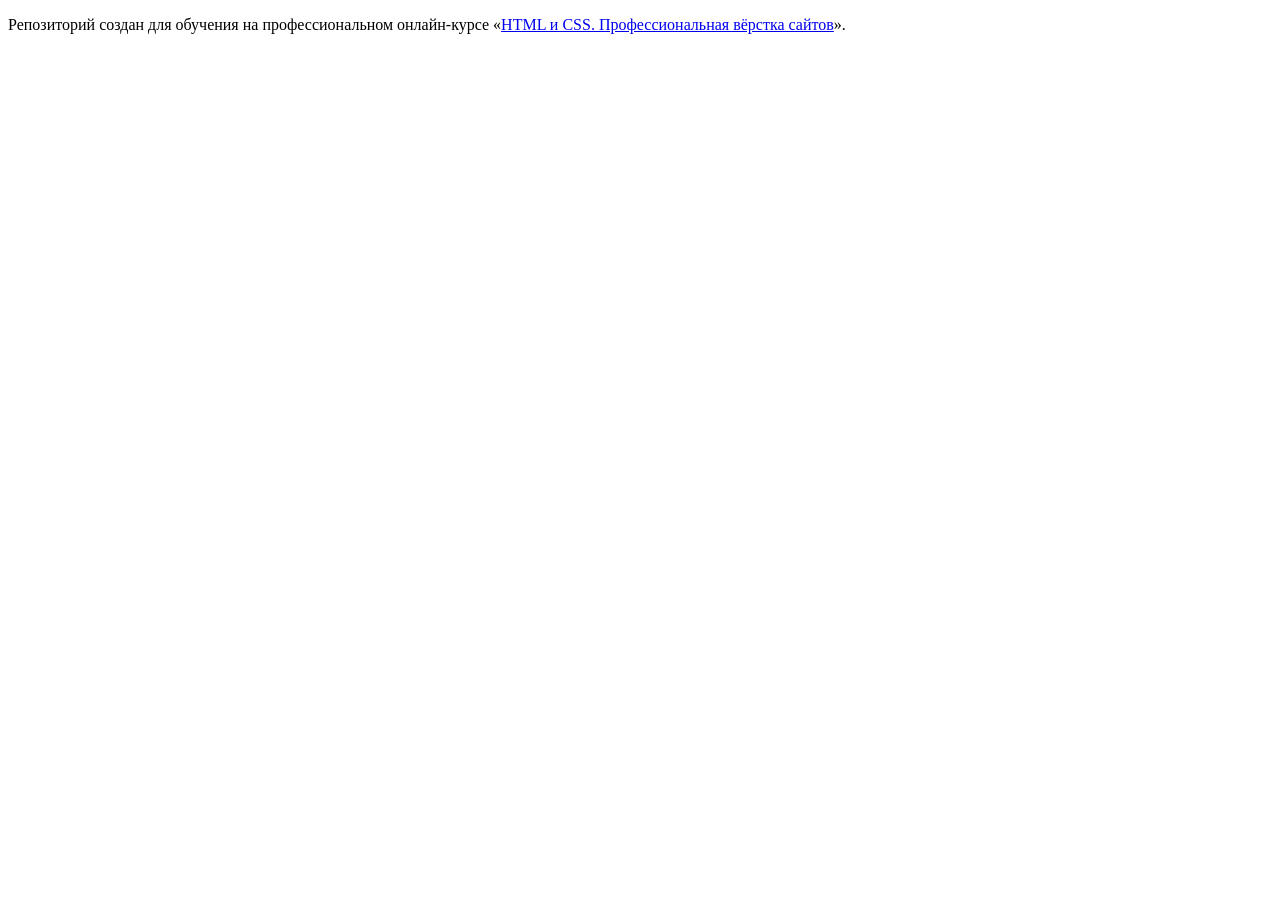
==== index.html @ 878420f8 ":hatching_chick:" ====
<!DOCTYPE html>
<html lang="ru">
  <head>
    <meta charset="utf-8">
    <title>HTML Academy: Седона</title>
  </head>
  <body>

    <p>Репозиторий создан для обучения на профессиональном онлайн‑курсе «<a href="https://htmlacademy.ru/intensive/htmlcss">HTML и CSS. Профессиональная вёрстка сайтов</a>».</p>

  </body>
</html>
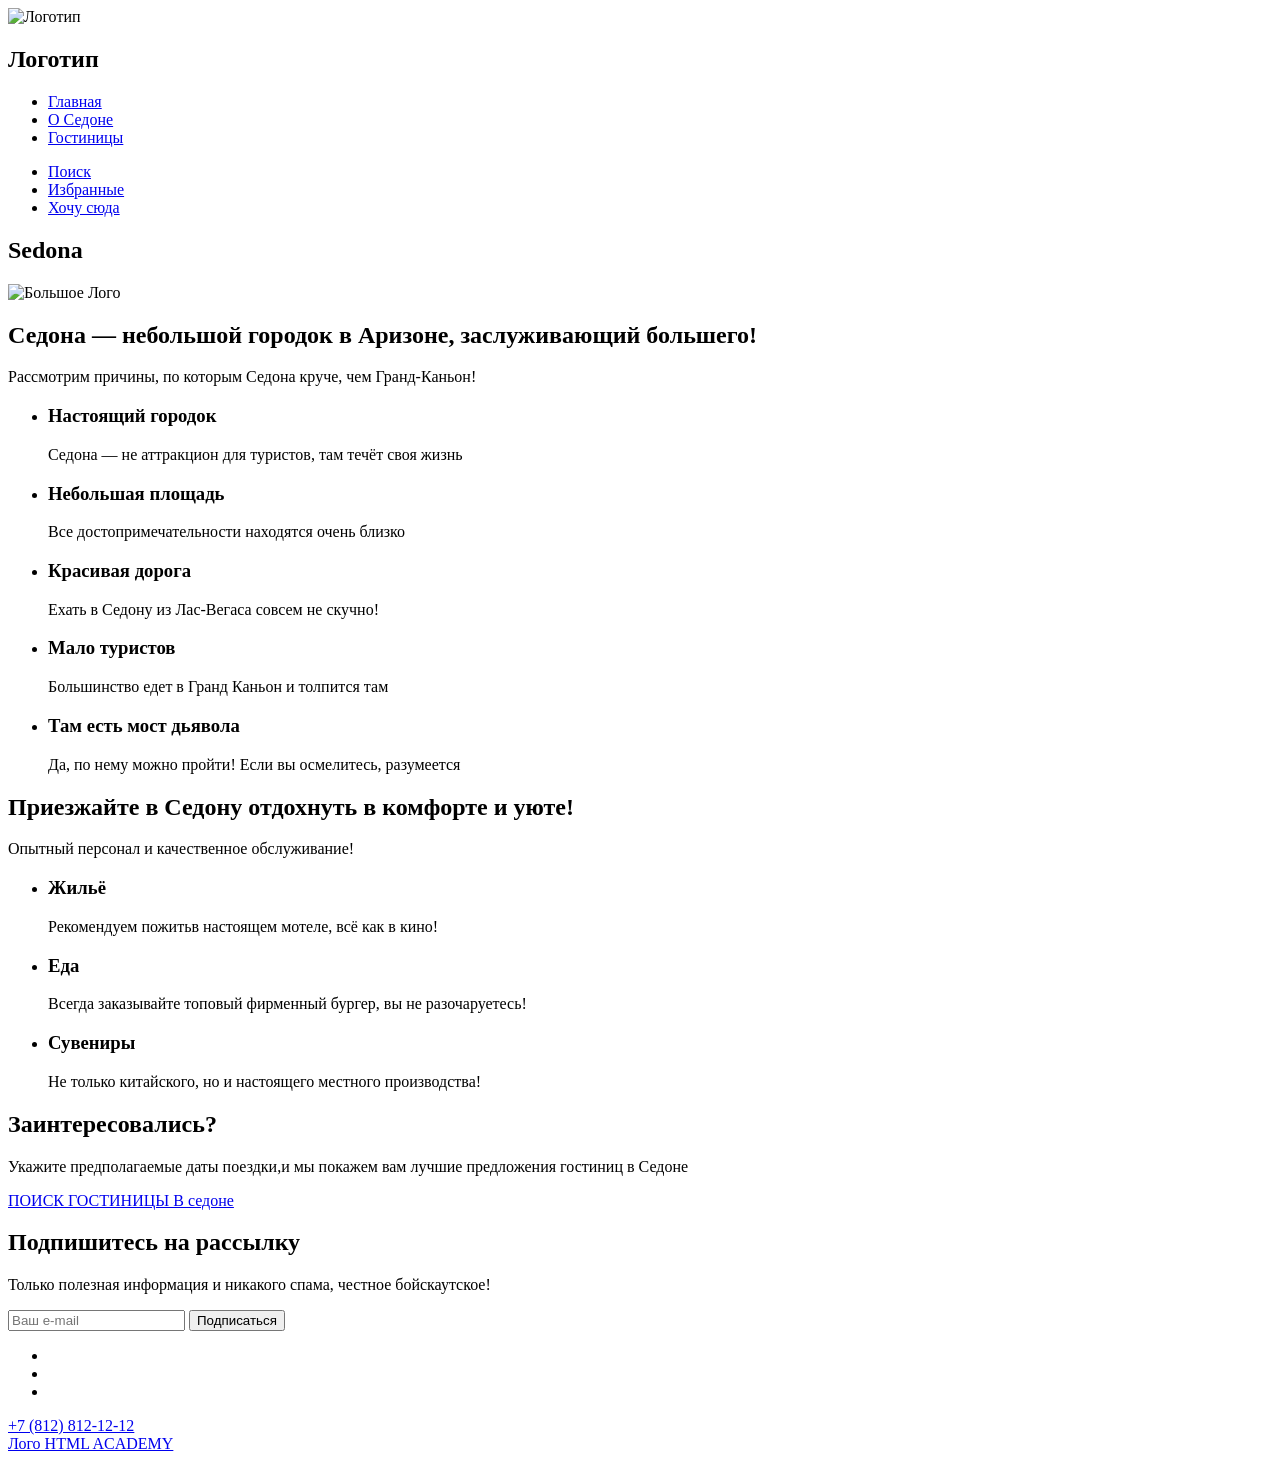
==== commit 2556ac62: "Add files via upload первый коммит" ====
--- a/index.html
+++ b/index.html
@@ -5,8 +5,187 @@
     <title>HTML Academy: Седона</title>
   </head>
   <body>
+    <header class="main-header">
+      <section class="Logo">
+        <a>
+          <img src="#" alt="Логотип">
+          <h2 class="visually-hidden">Логотип</h2>
+        </a>
+      </section>
 
-    <p>Репозиторий создан для обучения на профессиональном онлайн‑курсе «<a href="https://htmlacademy.ru/intensive/htmlcss">HTML и CSS. Профессиональная вёрстка сайтов</a>».</p>
+      <nav class="navigation">
+        <ul class="navigation-list">
+          <li class="navigation-item">
+            <a class="navigation-link" href="#">
+              Главная
+            </a>
+          </li>
+          <li class="navigation-item">
+            <a class="navigation-link" href="#">
+              О Седоне
+            </a>
+          </li>
+          <li class="navigation-item">
+            <a class="navigation-link" href="#">Гостиницы</a>
+          </li>
+        </ul>
+      </nav>
 
+      <section class="User-action">
+        <ul class="User-list">
+          <li class="user-item">
+            <a class="user-link" href="#">
+              <span class="visually-hidden">Поиск</span>
+            </a>
+          </li>
+          <li class="user-item">
+            <a class="user-link" href="#">
+              <span class="visually-hidden">Избранные</span>
+            </a>
+          </li>
+          <li class="user-item">
+            <a class="user-link button" href="#">
+              Хочу сюда
+            </a>
+          </li>
+        </ul>
+      </section>
+    </header>
+
+    <main class="main-index">
+      <section class="big-logo">
+        <h1 class="visually-hidden">Sedona</h1>
+        <img src="#" alt="Большое Лого">
+      </section>
+      <section class="advantages">
+        <h2 class="advantages-title">
+          Седона — небольшой городок в Аризоне, заслуживающий большего!
+        </h2>
+        <p class="advantages-text">
+          Рассмотрим причины, по которым Седона круче, чем Гранд-Каньон!
+        </p>
+
+        <ul class="advantages-list">
+          <li class="advantages-item">
+            <h3 class="advantages-item-title">
+              Настоящий городок
+            </h3>
+            <p class="advantages-item-text">
+              Седона — не аттракцион для туристов, там течёт своя жизнь
+            </p>
+          </li>
+          <li class="advantages-item">
+            <h3 class="advantages-item-title">
+              Небольшая площадь
+            </h3>
+            <p class="advantages-item-text">
+              Все достопримечательности находятся очень близко
+            </p>
+          </li>
+          <li class="advantages-item">
+            <h3 class="advantages-item-title">
+              Красивая дорога
+            </h3>
+            <p class="advantages-item-text">
+              Ехать в Седону из Лас-Вегаса совсем не скучно!
+            </p>
+          </li>
+          <li class="advantages-item">
+            <h3 class="advantages-item-title">
+              Мало туристов
+            </h3>
+            <p class="advantages-item-text">
+                Большинство едет в Гранд Каньон и толпится там
+            </p>
+          </li>
+          <li class="advantages-item">
+            <h3 class="advantages-item-title">
+              Там есть мост дьявола
+            </h3>
+            <p class="advantages-item-text">
+              Да, по нему можно пройти! Если вы осмелитесь, разумеется
+            </p>
+          </li>
+        </ul>
+      </section>
+
+      <section class="features">
+        <h2 class="features-title">Приезжайте в Седону отдохнуть в комфорте и уюте!</h2>
+        <p class="features-text">Опытный персонал и качественное обслуживание!</p>
+
+        <ul class="features-list">
+          <li class="features-item">
+            <h3 class="features-item-title">
+              Жильё
+            </h3>
+            <p class="features-item-text">
+              Рекомендуем пожитьв настоящем мотеле, всё как в кино!
+            </p>
+          </li>
+          <li class="features-item">
+            <h3 class="features-item-title">
+              Еда
+            </h3>
+            <p class="features-item-text">
+              Всегда заказывайте топовый фирменный бургер, вы не разочаруетесь!
+            </p>
+          </li>
+          <li class="features-item">
+            <h3 class="features-item-title">
+              Сувениры
+            </h3>
+            <p class="features-item-text">
+              Не только китайского, но и настоящего местного производства!
+            </p>
+          </li>
+        </ul>
+      </section>
+
+      <section class="hotel-search">
+        <h2 class="hotel-search-title">
+          Заинтересовались?
+        </h2>
+        <p class="hotel-search-text">
+          Укажите предполагаемые даты поездки,и мы покажем вам лучшие предложения гостиниц в Седоне
+        </p>
+        <p class="hotel-search-cta">
+          <a class="hotel-search-link button" href="#">
+            ПОИСК ГОСТИНИЦЫ В седоне
+          </a>
+        </p>
+      </section>
+
+      <section class="subscribe">
+        <h2 class="subscribe-title">Подпишитесь на рассылку</h2>
+        <p class="subscribe-text">
+          Только полезная информация и никакого спама, честное бойскаутское!
+        </p>
+        <form action="https://echo.htmlacademy.ru/" method="post">
+          <input class="subscribe-email" type="email" placeholder="Ваш e-mail" pattern=".+@example\.com">
+          <input class="subscribe-button button" type="button" value="Подписаться">
+        </form>
+      </section>
+    </main>
+    <footer class="footer-page">
+      <section class="footer-social">
+        <ul class="footer-social_list">
+          <li class="footer-item">
+            <a class="footer-link" href="#"></a>
+          </li>
+          <li class="footer-item">
+            <a class="footer-link" href="#"></a>
+          </li>
+          <li class="footer-item">
+            <a class="footer-link" href="#"></a>
+          </li>
+        </ul>
+      </section>
+      <section class="footer-tel">
+        <a class="footer-link-tel" href="tel:+78128121212">+7 (812) 812-12-12</a>
+      </section>
+      <section class="partners">
+        <a class="partners-logo" href="#">Лого HTML ACADEMY</a>
+      </section>
+    </footer>
   </body>
 </html>
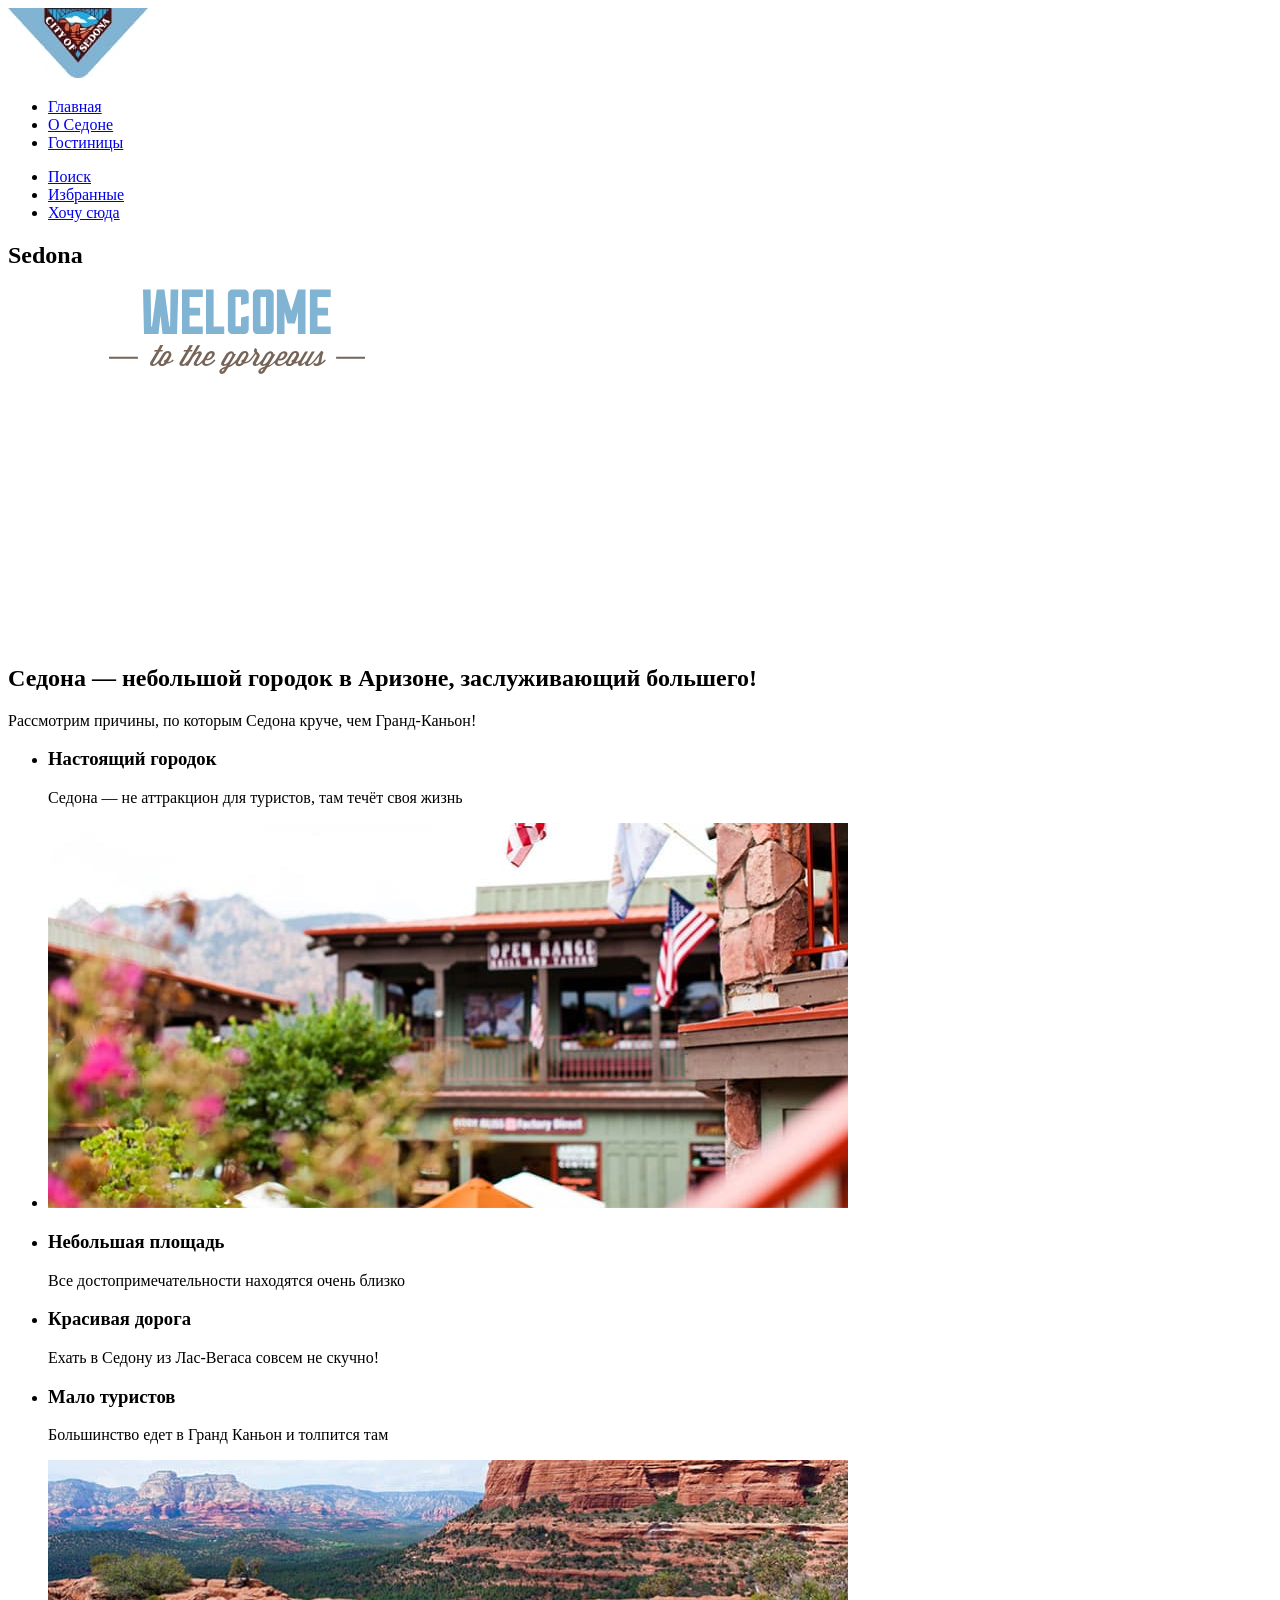
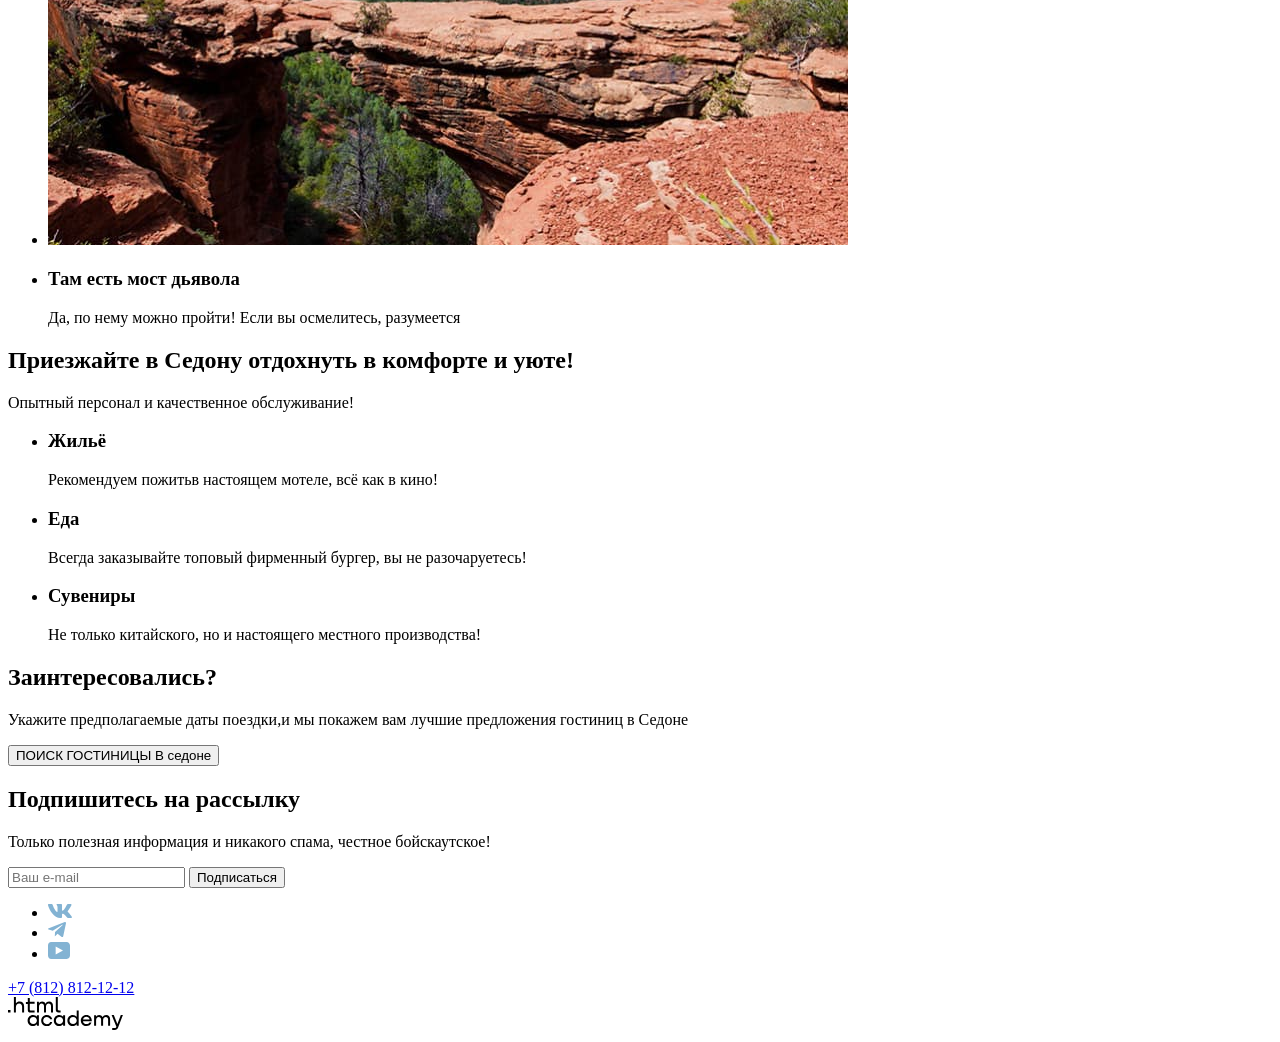
==== commit c7ae6dcf: "Добавление графики" ====
--- a/index.html
+++ b/index.html
@@ -6,17 +6,13 @@
   </head>
   <body>
     <header class="main-header">
-      <section class="Logo">
-        <a>
-          <img src="#" alt="Логотип">
-          <h2 class="visually-hidden">Логотип</h2>
+      <nav class="navigation">
+        <a class="logo">
+          <img src="images/logo.jpg" alt="Лого">
         </a>
-      </section>
-
-      <nav class="navigation">
         <ul class="navigation-list">
           <li class="navigation-item">
-            <a class="navigation-link" href="#">
+            <a class="navigation-link" href="index.html">
               Главная
             </a>
           </li>
@@ -26,13 +22,13 @@
             </a>
           </li>
           <li class="navigation-item">
-            <a class="navigation-link" href="#">Гостиницы</a>
+            <a class="navigation-link" href="catalog.html">Гостиницы</a>
           </li>
         </ul>
       </nav>
 
-      <section class="User-action">
-        <ul class="User-list">
+      <section class="user-action">
+        <ul class="user-list">
           <li class="user-item">
             <a class="user-link" href="#">
               <span class="visually-hidden">Поиск</span>
@@ -52,10 +48,10 @@
       </section>
     </header>
 
-    <main class="main-index">
+    <main class="main">
       <section class="big-logo">
         <h1 class="visually-hidden">Sedona</h1>
-        <img src="#" alt="Большое Лого">
+        <img src="images/sedona.svg" alt="Логотип Города Седона">
       </section>
       <section class="advantages">
         <h2 class="advantages-title">
@@ -75,6 +71,9 @@
             </p>
           </li>
           <li class="advantages-item">
+            <img src="images/city.jpg" alt="Настоящий Городок">
+          </li>
+          <li class="advantages-item">
             <h3 class="advantages-item-title">
               Небольшая площадь
             </h3>
@@ -97,6 +96,9 @@
             <p class="advantages-item-text">
                 Большинство едет в Гранд Каньон и толпится там
             </p>
+          </li>
+          <li class="advantages-item">
+            <img src="images/canyon.jpg" alt="Каньон">
           </li>
           <li class="advantages-item">
             <h3 class="advantages-item-title">
@@ -149,9 +151,9 @@
           Укажите предполагаемые даты поездки,и мы покажем вам лучшие предложения гостиниц в Седоне
         </p>
         <p class="hotel-search-cta">
-          <a class="hotel-search-link button" href="#">
+          <button class="hotel-search-link button">
             ПОИСК ГОСТИНИЦЫ В седоне
-          </a>
+          </button>
         </p>
       </section>
 
@@ -161,8 +163,8 @@
           Только полезная информация и никакого спама, честное бойскаутское!
         </p>
         <form action="https://echo.htmlacademy.ru/" method="post">
-          <input class="subscribe-email" type="email" placeholder="Ваш e-mail" pattern=".+@example\.com">
-          <input class="subscribe-button button" type="button" value="Подписаться">
+          <input class="subscribe-email" type="email" placeholder="Ваш e-mail">
+          <button class="subscribe-button button" type="submit">Подписаться</button>
         </form>
       </section>
     </main>
@@ -170,13 +172,19 @@
       <section class="footer-social">
         <ul class="footer-social_list">
           <li class="footer-item">
-            <a class="footer-link" href="#"></a>
+            <a class="footer-link" href="#">
+              <img src="images/vk.svg" alt="vk">
+            </a>
           </li>
           <li class="footer-item">
-            <a class="footer-link" href="#"></a>
+            <a class="footer-link" href="#">
+              <img src="images/telegram.svg" alt="telegram">
+            </a>
           </li>
           <li class="footer-item">
-            <a class="footer-link" href="#"></a>
+            <a class="footer-link" href="#">
+              <img src="images/youtube.svg" alt="youtube">
+            </a>
           </li>
         </ul>
       </section>
@@ -184,7 +192,9 @@
         <a class="footer-link-tel" href="tel:+78128121212">+7 (812) 812-12-12</a>
       </section>
       <section class="partners">
-        <a class="partners-logo" href="#">Лого HTML ACADEMY</a>
+        <a class="partners-logo" href="#">
+          <img src="images/logo_htmlacademy.svg" alt="htmlacademy">
+        </a>
       </section>
     </footer>
   </body>
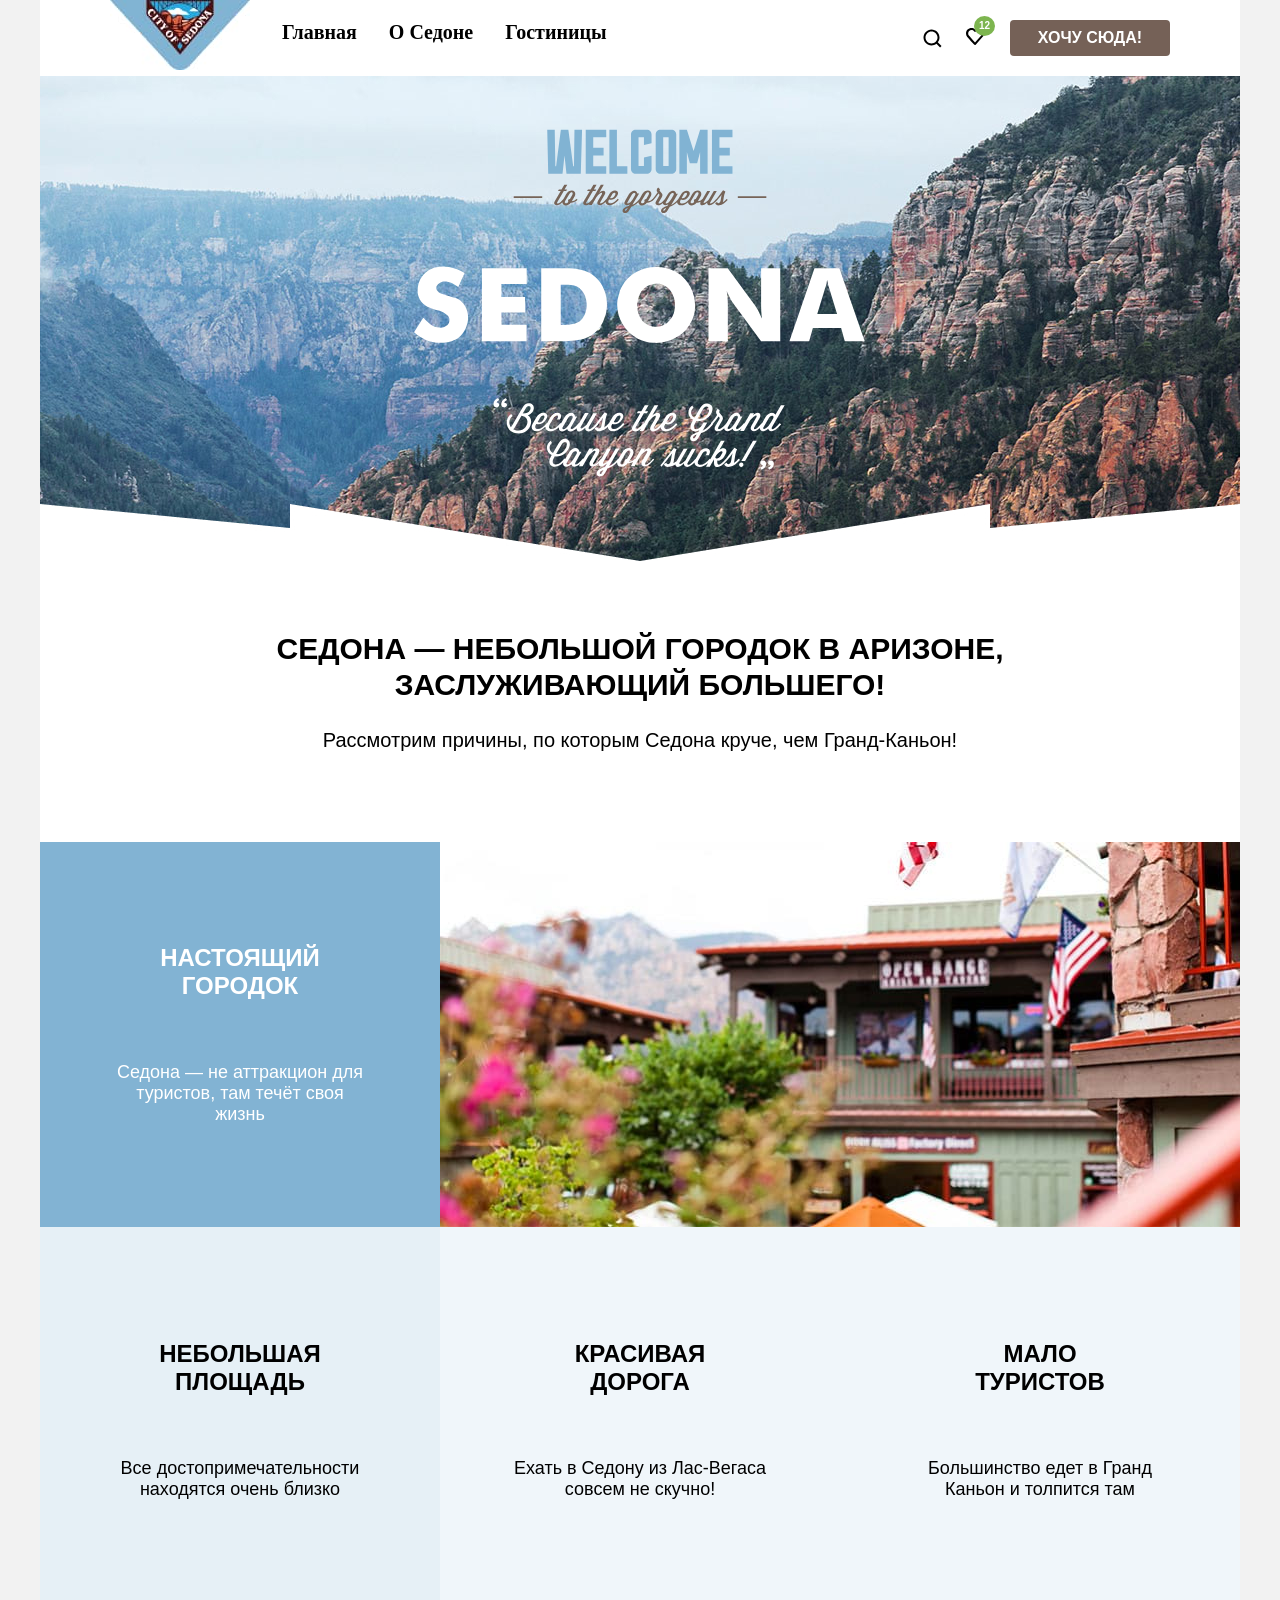
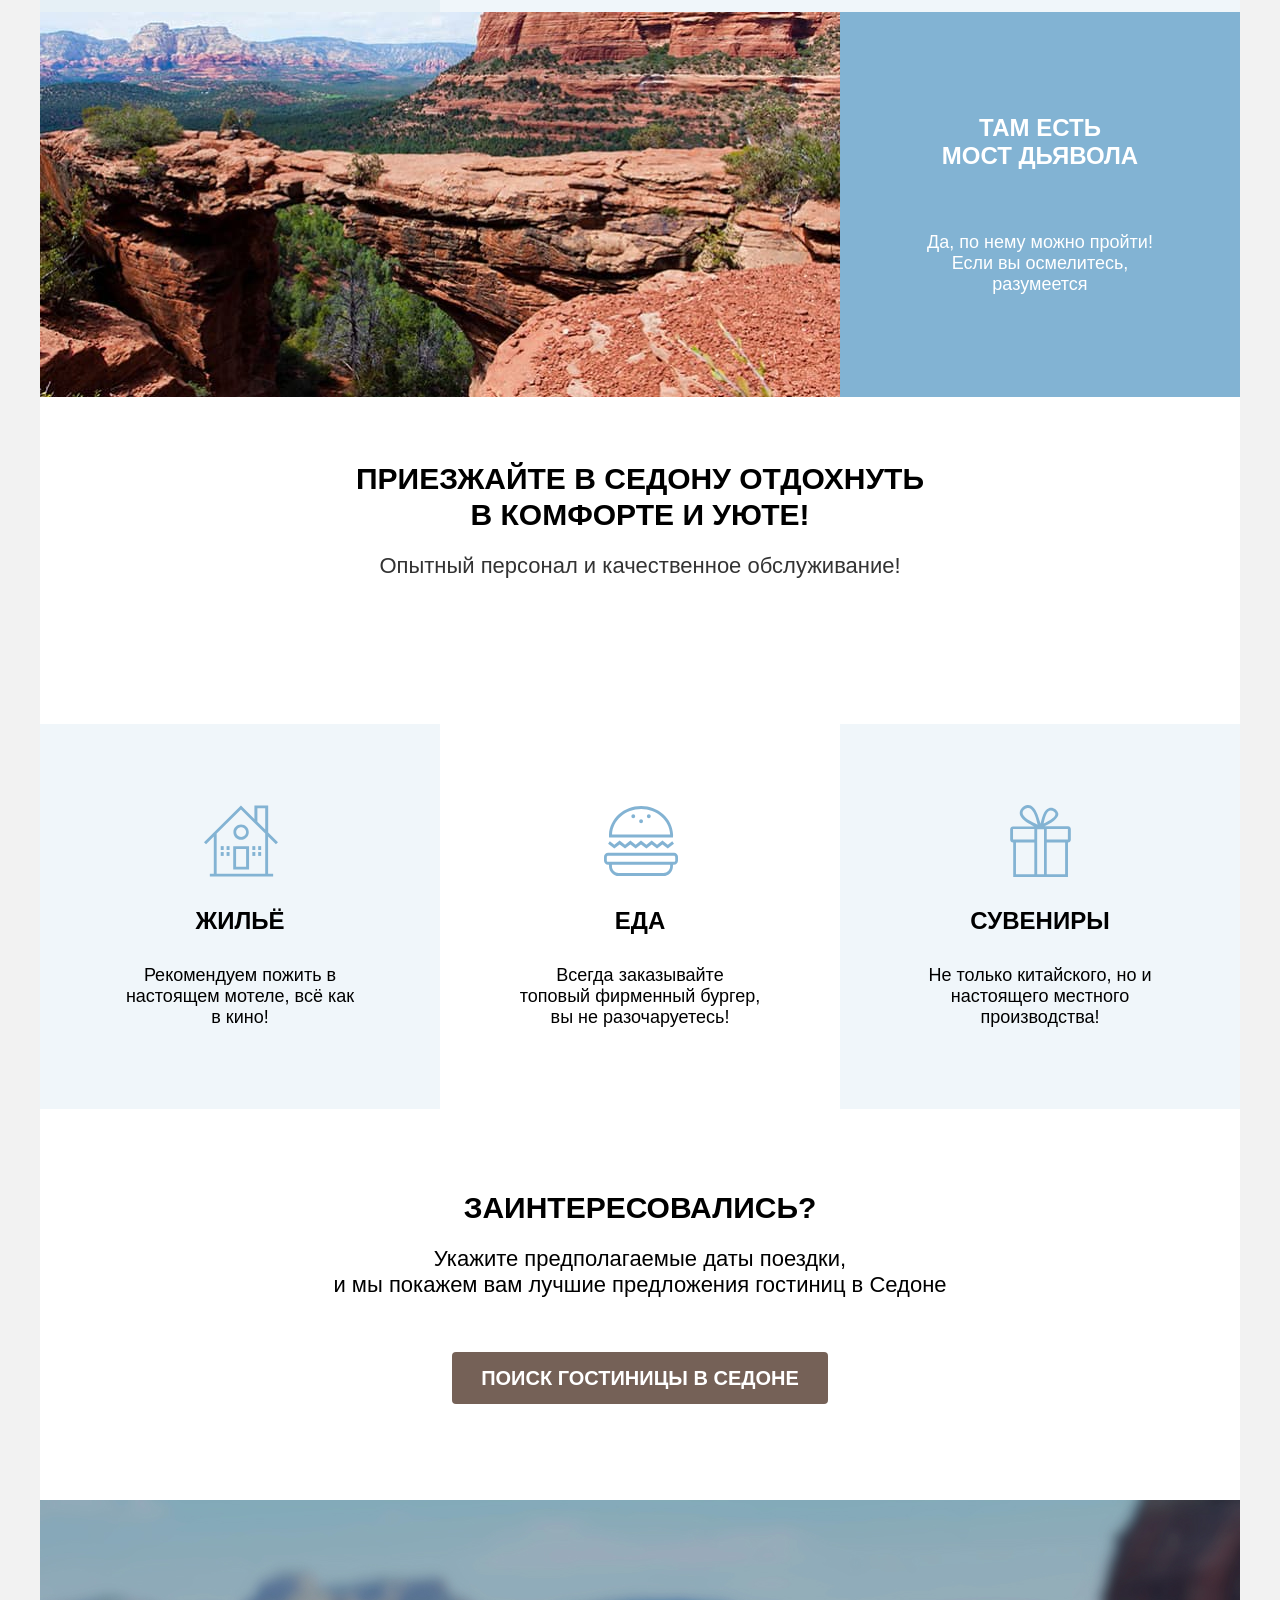
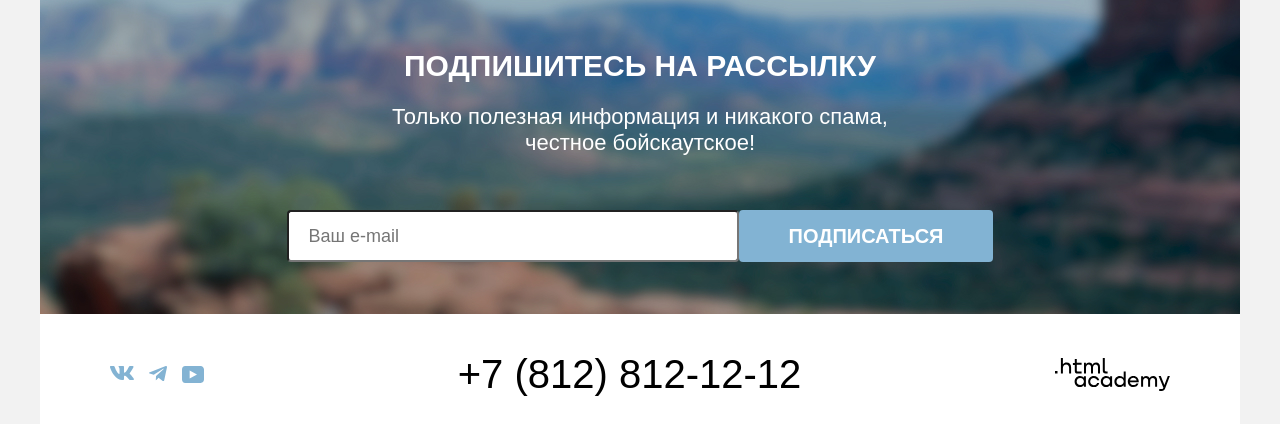
==== commit 189843ae: "дз" ====
--- a/index.html
+++ b/index.html
@@ -3,199 +3,203 @@
   <head>
     <meta charset="utf-8">
     <title>HTML Academy: Седона</title>
+    <link rel="stylesheet" href="style/style.css">
   </head>
   <body>
-    <header class="main-header">
-      <nav class="navigation">
-        <a class="logo">
-          <img src="images/logo.jpg" alt="Лого">
-        </a>
-        <ul class="navigation-list">
-          <li class="navigation-item">
-            <a class="navigation-link" href="index.html">
-              Главная
-            </a>
-          </li>
-          <li class="navigation-item">
-            <a class="navigation-link" href="#">
-              О Седоне
-            </a>
-          </li>
-          <li class="navigation-item">
-            <a class="navigation-link" href="catalog.html">Гостиницы</a>
-          </li>
-        </ul>
-      </nav>
-
-      <section class="user-action">
-        <ul class="user-list">
-          <li class="user-item">
-            <a class="user-link" href="#">
-              <span class="visually-hidden">Поиск</span>
-            </a>
-          </li>
-          <li class="user-item">
-            <a class="user-link" href="#">
-              <span class="visually-hidden">Избранные</span>
-            </a>
-          </li>
-          <li class="user-item">
-            <a class="user-link button" href="#">
-              Хочу сюда
-            </a>
-          </li>
-        </ul>
-      </section>
-    </header>
-
-    <main class="main">
-      <section class="big-logo">
-        <h1 class="visually-hidden">Sedona</h1>
-        <img src="images/sedona.svg" alt="Логотип Города Седона">
-      </section>
-      <section class="advantages">
-        <h2 class="advantages-title">
-          Седона — небольшой городок в Аризоне, заслуживающий большего!
-        </h2>
-        <p class="advantages-text">
-          Рассмотрим причины, по которым Седона круче, чем Гранд-Каньон!
-        </p>
-
-        <ul class="advantages-list">
-          <li class="advantages-item">
-            <h3 class="advantages-item-title">
-              Настоящий городок
-            </h3>
-            <p class="advantages-item-text">
-              Седона — не аттракцион для туристов, там течёт своя жизнь
-            </p>
-          </li>
-          <li class="advantages-item">
-            <img src="images/city.jpg" alt="Настоящий Городок">
-          </li>
-          <li class="advantages-item">
-            <h3 class="advantages-item-title">
-              Небольшая площадь
-            </h3>
-            <p class="advantages-item-text">
-              Все достопримечательности находятся очень близко
-            </p>
-          </li>
-          <li class="advantages-item">
-            <h3 class="advantages-item-title">
-              Красивая дорога
-            </h3>
-            <p class="advantages-item-text">
-              Ехать в Седону из Лас-Вегаса совсем не скучно!
-            </p>
-          </li>
-          <li class="advantages-item">
-            <h3 class="advantages-item-title">
-              Мало туристов
-            </h3>
-            <p class="advantages-item-text">
-                Большинство едет в Гранд Каньон и толпится там
-            </p>
-          </li>
-          <li class="advantages-item">
-            <img src="images/canyon.jpg" alt="Каньон">
-          </li>
-          <li class="advantages-item">
-            <h3 class="advantages-item-title">
-              Там есть мост дьявола
-            </h3>
-            <p class="advantages-item-text">
-              Да, по нему можно пройти! Если вы осмелитесь, разумеется
-            </p>
-          </li>
-        </ul>
-      </section>
-
-      <section class="features">
-        <h2 class="features-title">Приезжайте в Седону отдохнуть в комфорте и уюте!</h2>
-        <p class="features-text">Опытный персонал и качественное обслуживание!</p>
-
-        <ul class="features-list">
-          <li class="features-item">
-            <h3 class="features-item-title">
-              Жильё
-            </h3>
-            <p class="features-item-text">
-              Рекомендуем пожитьв настоящем мотеле, всё как в кино!
-            </p>
-          </li>
-          <li class="features-item">
-            <h3 class="features-item-title">
-              Еда
-            </h3>
-            <p class="features-item-text">
-              Всегда заказывайте топовый фирменный бургер, вы не разочаруетесь!
-            </p>
-          </li>
-          <li class="features-item">
-            <h3 class="features-item-title">
-              Сувениры
-            </h3>
-            <p class="features-item-text">
-              Не только китайского, но и настоящего местного производства!
-            </p>
-          </li>
-        </ul>
-      </section>
-
-      <section class="hotel-search">
-        <h2 class="hotel-search-title">
-          Заинтересовались?
-        </h2>
-        <p class="hotel-search-text">
-          Укажите предполагаемые даты поездки,и мы покажем вам лучшие предложения гостиниц в Седоне
-        </p>
-        <p class="hotel-search-cta">
-          <button class="hotel-search-link button">
-            ПОИСК ГОСТИНИЦЫ В седоне
-          </button>
-        </p>
-      </section>
-
-      <section class="subscribe">
-        <h2 class="subscribe-title">Подпишитесь на рассылку</h2>
-        <p class="subscribe-text">
-          Только полезная информация и никакого спама, честное бойскаутское!
-        </p>
-        <form action="https://echo.htmlacademy.ru/" method="post">
-          <input class="subscribe-email" type="email" placeholder="Ваш e-mail">
-          <button class="subscribe-button button" type="submit">Подписаться</button>
-        </form>
-      </section>
-    </main>
-    <footer class="footer-page">
-      <section class="footer-social">
-        <ul class="footer-social_list">
-          <li class="footer-item">
-            <a class="footer-link" href="#">
-              <img src="images/vk.svg" alt="vk">
-            </a>
-          </li>
-          <li class="footer-item">
-            <a class="footer-link" href="#">
-              <img src="images/telegram.svg" alt="telegram">
-            </a>
-          </li>
-          <li class="footer-item">
-            <a class="footer-link" href="#">
-              <img src="images/youtube.svg" alt="youtube">
-            </a>
-          </li>
-        </ul>
-      </section>
-      <section class="footer-tel">
-        <a class="footer-link-tel" href="tel:+78128121212">+7 (812) 812-12-12</a>
-      </section>
-      <section class="partners">
-        <a class="partners-logo" href="#">
-          <img src="images/logo_htmlacademy.svg" alt="htmlacademy">
-        </a>
-      </section>
-    </footer>
+    <div class="wrapper">
+      <header class="main-header">
+        <nav class="navigation">
+          <ul class="navigation-list">
+            <li class="navigation-item">
+              <a href="index.html" class="logo">
+                  <img src="images/logo.jpg" alt="Лого" width="140" height="70">
+              </a>
+            </li>
+            <li class="navigation-item">
+              <a class="navigation-link" href="index.html">
+                Главная
+              </a>
+            </li>
+            <li class="navigation-item">
+              <a class="navigation-link" href="#">
+                О Седоне
+              </a>
+            </li>
+            <li class="navigation-item">
+              <a class="navigation-link" href="catalog.html">Гостиницы</a>
+            </li>
+          </ul>
+        </nav>
+
+        <section class="user-action">
+          <ul class="user-list">
+            <li class="user-item">
+              <a class="user-link user-search" href="#">
+                <span class="visually-hidden">Поиск</span>
+              </a>
+            </li>
+            <li class="user-item">
+              <a class="user-link favorit" href="#">
+                <span class="visually-hidden">Избранные</span>
+              </a>
+            </li>
+            <li class="user-item">
+              <a class="user-link button" href="#">
+                Хочу сюда!
+              </a>
+            </li>
+          </ul>
+        </section>
+      </header>
+
+      <main class="main">
+        <section class="big-logo">
+          <h1 class="visually-hidden">Sedona</h1>
+          <img src="images/sedona.svg" alt="Логотип Города Седона"  width="452" height="352">
+        </section>
+        <section class="advantages">
+          <h2 class="advantages-title">
+            Седона — небольшой городок в Аризоне, заслуживающий большего!
+          </h2>
+          <p class="advantages-text">
+            Рассмотрим причины, по которым Седона круче, чем Гранд-Каньон!
+          </p>
+
+          <ul class="advantages-list">
+            <li class="advantages-item">
+              <h3 class="advantages-item-title">
+                Настоящий городок
+              </h3>
+              <p class="advantages-item-text">
+                Седона — не аттракцион для туристов, там течёт своя жизнь
+              </p>
+            </li>
+            <li class="advantages-item">
+              <img src="images/city.jpg" alt="Настоящий Городок" width="800" height="385">
+            </li>
+            <li class="advantages-item">
+              <h3 class="advantages-item-title">
+                Небольшая площадь
+              </h3>
+              <p class="advantages-item-text">
+                Все достопримечательности находятся очень близко
+              </p>
+            </li>
+            <li class="advantages-item">
+              <h3 class="advantages-item-title">
+                Красивая дорога
+              </h3>
+              <p class="advantages-item-text">
+                Ехать в Седону из Лас-Вегаса совсем не скучно!
+              </p>
+            </li>
+            <li class="advantages-item">
+              <h3 class="advantages-item-title">
+                Мало туристов
+              </h3>
+              <p class="advantages-item-text">
+                  Большинство едет в Гранд Каньон и толпится там
+              </p>
+            </li>
+            <li class="advantages-item">
+              <img src="images/canyon.jpg" alt="Каньон" width="800" height="385">
+            </li>
+            <li class="advantages-item">
+              <h3 class="advantages-item-title">
+                Там есть мост дьявола
+              </h3>
+              <p class="advantages-item-text">
+                Да, по нему можно пройти! Если вы осмелитесь, разумеется
+              </p>
+            </li>
+          </ul>
+        </section>
+
+        <section class="features">
+          <h2 class="features-title">Приезжайте в Седону отдохнуть в комфорте и уюте!</h2>
+          <p class="features-text">Опытный персонал и качественное обслуживание!</p>
+
+          <ul class="features-list">
+            <li class="features-item">
+              <img src="images/home.svg" alt="Жильё" width="75" height="72">
+              <h3 class="features-item-title">
+                Жильё
+              </h3>
+              <p class="features-item-text">
+                Рекомендуем пожить в настоящем мотеле, всё как в кино!
+              </p>
+            </li>
+            <li class="features-item">
+              <img src="images/burger.svg" alt="Еда" width="75" height="72">
+              <h3 class="features-item-title">
+                Еда
+              </h3>
+              <p class="features-item-text">
+                Всегда заказывайте топовый фирменный бургер, вы не разочаруетесь!
+              </p>
+            </li>
+            <li class="features-item">
+              <img src="images/gift.svg" alt="Еда" width="75" height="72">
+              <h3 class="features-item-title">
+                Сувениры
+              </h3>
+              <p class="features-item-text">
+                Не только китайского, но и настоящего местного производства!
+              </p>
+            </li>
+          </ul>
+        </section>
+
+        <section class="hotel-search">
+          <h2 class="hotel-search-title">
+            Заинтересовались?
+          </h2>
+          <p class="hotel-search-text">
+            Укажите предполагаемые даты поездки, <br> и мы покажем вам лучшие предложения гостиниц в Седоне
+          </p>
+          <p class="hotel-search-cta">
+            <button class="hotel-search-link button">
+              ПОИСК ГОСТИНИЦЫ В седоне
+            </button>
+          </p>
+        </section>
+
+        <section class="subscribe">
+          <h2 class="subscribe-title">Подпишитесь на рассылку</h2>
+          <p class="subscribe-text">
+            Только полезная информация и никакого спама, честное бойскаутское!
+          </p>
+          <form class="subscribe-form" action="https://echo.htmlacademy.ru/" method="post">
+            <input class="subscribe-email" type="email" placeholder="Ваш e-mail">
+            <button class="subscribe-button button" type="submit">Подписаться</button>
+          </form>
+        </section>
+      </main>
+      <footer class="footer-page">
+        <section class="footer-social">
+          <ul class="footer-social_list">
+            <li class="footer-item">
+              <a class="footer-link footer-vk" href="https://vk.com/htmlacademy">
+              </a>
+            </li>
+            <li class="footer-item">
+              <a class="footer-link footer-tg" href="https://t.me/htmlacademy">
+              </a>
+            </li>
+            <li class="footer-item">
+              <a class="footer-link footer-youtube" href="https://www.youtube.com/user/htmlacademyru">
+              </a>
+            </li>
+          </ul>
+        </section>
+        <section class="footer-tel">
+          <a class="footer-link-tel" href="tel:+78128121212">+7 (812) 812-12-12</a>
+        </section>
+        <section class="partners">
+          <a class="partners-logo" href="https://htmlacademy.ru">
+          </a>
+        </section>
+      </footer>
+    </div>
   </body>
 </html>
--- a/style/style.css
+++ b/style/style.css
@@ -0,0 +1,706 @@
+@font-face {
+  font-family: "PT Sans";
+  font-style: normal;
+  font-weight: 400;
+  src: url("../fonts/pt-sans-regular.woff2") format("woff2");
+  font-display: swap;
+}
+
+@font-face {
+  font-family: "PT Sans";
+  font-style: normal;
+  font-weight: 700;
+  src: url("../fonts/pt-sans-bold.woff2") format("woff2");
+  font-display: swap;
+}
+
+* {
+  margin: 0;
+  padding: 0;
+  box-sizing: border-box;
+}
+
+
+body {
+  font-size:20px;
+  line-height: 24px;
+  font-family: "PT Sans", sans-serif;
+  color: #000000;
+  background-color: #F2F2F2;
+  width: 100%;
+}
+
+.wrapper {
+  width:1200px;
+  margin: 0 auto;
+  background-color: #ffffff;
+}
+
+a {
+  text-decoration: none;
+}
+
+ul {
+  list-style: none;
+}
+
+.visually-hidden {
+  display: none;
+}
+
+.button {
+  display: block;
+  padding-top: 8px;
+  padding-bottom: 8px;
+  background-color: #756157;
+  color: #ffffff;
+  text-align: center;
+  border-radius: 4px;
+  font-weight: 700;
+}
+
+.main-header {
+  display: flex;
+  justify-content: space-between;
+  padding: 0 70px;
+}
+
+.navigation-list {
+  display: flex;
+  justify-content: space-between;
+  gap:32px;
+}
+
+.navigation-link {
+  font-family: PT Sans;
+  font-weight: 700;
+  color:#000000;
+  text-align:center;
+  padding-top: 20px;
+  display: block;
+  width: 100%;
+  height: 100%;
+}
+
+.user-list {
+  display: flex;
+  gap:24px;
+  padding-top: 20px;
+  padding-bottom: 20px;
+  align-items: center;
+  position: relative;
+}
+
+.user-link {
+  font-weight: 700;
+  font-size: 16px;
+  line-height: 20px;
+  text-transform: uppercase;
+  width: 160px;
+}
+
+.user-search {
+  display: block;
+  width: 20px;
+  height: 20px;
+  background: url(../images/search.svg) no-repeat;
+}
+
+.favorit {
+  display: block;
+  width: 20px;
+  height: 20px;
+  background: url(../images/heart.svg) no-repeat;
+}
+
+.favorit::after {
+  content: '12';
+  position: absolute;
+  left:52px;
+  top:16px;
+  font-size: 10px;
+  line-height: 10px;
+  text-align: center;
+  background-color: #7DB54F;
+  border-radius: 50%;
+  padding: 5px;
+  color: #ffffff;
+}
+
+/* end header */
+
+.big-logo {
+  display: flex;
+  justify-content: center;
+  background: url(../images/background.jpg) no-repeat;
+  min-height: 485px;
+  padding-top: 51px;
+}
+
+.advantages {
+  padding-top: 70px;
+}
+
+.advantages-title {
+  max-width: 730px;
+  font-weight: 700;
+  font-size: 30px;
+  line-height: 36px;
+  text-transform: uppercase;
+  text-align: center;
+  margin: 0 auto;
+  margin-bottom: 25px;
+}
+
+.advantages-text {
+  text-align: center;
+  margin-bottom: 90px;
+}
+
+.advantages-list {
+  display: flex;
+  flex-wrap: wrap;
+}
+
+.advantages-item {
+  background-color: #83B3D31F;
+  min-height: 385px;
+  min-width: 400px;
+  display: flex;
+  flex-direction: column;
+  align-items: center;
+  justify-content: center;
+  gap:62px;
+}
+
+.advantages-item:first-child, .advantages-item:last-child {
+  background-color: #82B3D3;
+  color: #FFFFFF;
+}
+
+.advantages-item:nth-child(3) {
+  background-color: #83B3D333;
+}
+
+.advantages-item-title {
+  font-weight: 700;
+  font-size: 24px;
+  line-height: 28px;
+  text-align: center;
+  text-transform: uppercase;
+  max-width: 197px;
+}
+
+.advantages-item-text {
+  text-align: center;
+  max-width:254px;
+  font-size: 18px;
+  line-height: 21px;
+}
+
+.features-title {
+  font-weight: 700;
+  font-size: 30px;
+  line-height: 36px;
+  margin: 0 auto;
+  text-align: center;
+  text-transform: uppercase;
+  max-width: 568px;
+  padding-top: 64px;
+  margin-bottom: 20px;
+}
+
+.features-text {
+  font-size: 22px;
+  line-height: 26px;
+  text-align: center;
+  color:#333333;
+  margin-bottom: 64px;
+}
+
+.features-list {
+  display: flex;
+  text-align: center;
+  padding: 81px 0;
+}
+
+.features-item {
+  display: flex;
+  flex-direction: column;
+  align-items: center;
+  justify-content: center;
+  gap:30px;
+  padding-top: 81px;
+  padding-bottom: 81px;
+  width: 400px;
+}
+
+.features-item:first-child, .features-item:last-child  {
+  background-color: #83B3D31F;
+}
+
+.features-item-title {
+  font-weight: 700;
+  font-size: 24px;
+  line-height: 28px;
+  text-align: center;
+  text-transform: uppercase;
+}
+
+.features-item-text {
+  font-size: 18px;
+  line-height: 21px;
+  text-align: center;
+  max-width: 241px;
+}
+
+.hotel-search {
+  display: flex;
+  flex-direction: column;
+  align-items: center;
+  margin-bottom: 96px;
+}
+
+.hotel-search-title {
+  font-style: Bold;
+  font-size: 30px;
+  line-height: 36px;
+  text-transform: uppercase;
+  margin-bottom: 20px;
+}
+
+.hotel-search-text {
+  font-size: 22px;
+  line-height: 26px;
+  margin-bottom: 54px;
+  text-align: center;
+}
+
+.hotel-search-link {
+  font-style: Bold;
+  font-size: 20px;
+  line-height: 36px;
+  text-transform: uppercase;
+  min-width:376px;
+  border:0;
+  cursor: pointer;
+}
+
+.subscribe {
+  padding-top: 96px;
+  height: 414px;
+  background: url(../images/Subscribe.jpg) repeat;
+  display: flex;
+  flex-direction: column;
+  justify-content: center;
+  align-items: center;
+}
+
+.subscribe-title {
+  font-style: Bold;
+  font-size: 30px;
+  line-height: 36px;
+  text-transform: uppercase;
+  margin-bottom: 20px;
+  color:#FFFFFF;
+}
+
+.subscribe-text {
+  font-size: 22px;
+  line-height: 26px;
+  text-align: center;
+  color:#ffffff;
+  max-width: 500px;
+  margin-bottom: 54px;
+}
+
+.subscribe-form {
+  display: flex;
+  outline: none;
+}
+
+.subscribe-email {
+  min-width: 452px;
+  border-radius: 4px;
+  padding: 12px 20px;
+  font-size: 18px;
+  line-height: 24px;
+}
+
+.subscribe-email:focus {
+  outline: none;
+  box-shadow: none;
+}
+
+.subscribe-button {
+  font-style: Bold;
+  font-size: 20px;
+  line-height: 36px;
+  text-transform: uppercase;
+  background-color: #82B3D3;
+  color:#ffffff;
+  padding: 8px 50px;
+  border: none;
+}
+
+/* End main */
+
+
+.footer-page {
+  display: flex;
+  justify-content: space-between;
+  padding-top: 40px;
+  padding-bottom: 30px;
+  padding-left: 70px;
+  padding-right: 70px;
+  align-items: center;
+}
+
+.footer-social_list {
+  display: flex;
+  gap:15px;
+}
+
+.footer-link {
+  display: block;
+}
+
+.footer-vk {
+  background: url(../images/vk.svg) no-repeat;
+  width: 24px;
+  height: 14px;
+}
+
+.footer-tg {
+  background: url(../images/telegram.svg) no-repeat;
+  width: 18px;
+  height: 16px;
+}
+
+.footer-youtube {
+  background: url(../images/youtube.svg) no-repeat;
+  width: 22px;
+  height: 17px;
+}
+
+.footer-link-tel {
+  font-size: 40px;
+  line-height: 40px;
+  text-align: center;
+  text-transform: uppercase;
+  color:#000000
+}
+
+.partners-logo {
+  display: block;
+  background: url(../images/logo_htmlacademy.svg) no-repeat;
+  width: 115px;
+  height: 33px;
+}
+
+
+/* Catalog */
+
+.main-catalog {
+  background: url(../images/filter.jpg) no-repeat;
+  padding-top: 45px;
+  padding-bottom: 73px;
+  padding-left: 70px;
+  padding-right: 70px;
+}
+
+.main-catalog-title {
+  font-weight: 700;
+  font-size: 60px;
+  line-height: 78px;
+  color:white;
+  margin-bottom: 8px;
+}
+
+.breadcrumbs {
+  display: flex;
+  gap:20px;
+  position: relative;
+  align-items: end;
+  margin-bottom: 40px;
+}
+
+.breadcrumbs-item:first-child {
+  display: block;
+  width: 13px;
+  height: 15px;
+  background: url(../images/mini-home.svg) no-repeat;
+
+}
+
+.breadcrumbs-item:first-child::after {
+  content: "";
+  position: absolute;
+  top: 9px;
+  left: 9px;
+  display: inline-block;
+  margin: 0 8px;
+  border: solid #fff;
+  border-width: 0 2px 2px 0;
+  padding: 3px;
+  transform: rotate(-45deg);
+}
+
+.breadcrumbs-link {
+  font-size: 16px;
+  line-height: 21px;
+  color:#ffffff;
+  display: block;
+  width: 100%;
+  height: 100%;
+}
+
+.catalog-filter {
+  display: flex;
+  justify-content: space-between;
+}
+
+.catalog-filter-group {
+  border:none;
+}
+
+.catalog-filter-title {
+  font-weight: 700;
+  font-size: 20px;
+  line-height: 24px;
+  text-transform: capitalize;
+  color:#fff;
+  margin-bottom: 32px;
+}
+
+.catalog-filter-item {
+  font-size: 18px;
+  line-height: 23px;
+  color: #fff;
+  margin-bottom: 16px;
+}
+
+.catalog-filter-item:last-child {
+  margin-bottom: 0;
+}
+
+.control {
+  display: flex;
+  align-items: center;
+}
+
+.control-input {
+  width: 20px;
+  height: 20px;
+  border:none;
+  border-radius: 4px;
+}
+
+.control-title {
+  display: inline-block;
+  margin-left:16px;
+}
+
+.catalog-buttons {
+  display: flex;
+  flex-direction: column;
+  justify-content: end;
+}
+
+.catalog-btn {
+  font-weight: 700;
+  font-size: 16px;
+  line-height: 20px;
+  text-transform: uppercase;
+  background-color: #82B3D3;
+  padding-left: 50px;
+  padding-right: 50px;
+  margin-bottom: 32px;
+  outline: none;
+  border: none;
+}
+
+.catalog-reset {
+  font-weight: 700;
+  font-size: 16px;
+  line-height: 20px;
+  text-transform: uppercase;
+  background-color: transparent;
+  outline: none;
+  border:none;
+  padding-left: 57.5px;
+  padding-right: 57.5px;
+}
+
+
+.filter {
+  padding-top: 50px;
+  padding-bottom: 40px;
+  padding-left: 70px;
+  padding-right: 70px;
+  display: flex;
+  justify-content: space-between;
+}
+
+.filter-title {
+  font-weight: 700;
+  font-size: 30px;
+  line-height: 36px;
+  text-transform: uppercase;
+}
+
+.filter-buttons {
+  display: flex;
+  align-items: center;
+}
+
+.select-control {
+  border:2px solid #E5E5E5;
+  padding-left: 20px;
+  padding-top: 14px;
+  padding-bottom: 14px;
+  width:272px;
+  outline: none;
+  font-size: 18px;
+  line-height: 21px;
+  color:#333333;
+  margin-right: 70px  ;
+}
+
+.filter-button {
+  display: block;
+  width: 16px;
+  height: 14px;
+  padding:16px 17px;
+  border: 2px solid #E5E5E5;
+  margin-right: 8px;
+}
+
+.filter-button:last-child {
+  margin-right: 0;
+}
+
+.filter-button:active  {
+  border:2px solid black;
+}
+
+.filter-button-list {
+  background: url(../images/filter/filter-1.svg) no-repeat;
+  background-position: center;
+
+}
+
+.filter-button-card {
+  background: url(../images/filter/filter-2.svg) no-repeat;
+  background-position: center;
+}
+
+.filter-button-card-sheet {
+  background: url(../images/filter/filter-3.svg) no-repeat;
+  background-position: center;
+}
+
+.product-list {
+  display: flex;
+  padding-left: 70px;
+  padding-right: 70px;
+  flex-wrap: wrap;
+  gap:20px;
+}
+
+.product-card {
+  padding: 20px;
+  border: 1px solid #E5E5E5;
+  max-width:340px;
+}
+
+.product-card-title {
+  font-weight: 700;
+  font-size: 24px;
+  line-height: 28px;
+  margin: 16px 0;
+}
+
+.product-column {
+  display: flex;
+  justify-content: space-between;
+  margin-bottom: 16px;
+  align-items: center;
+}
+
+.product-column:last-child {
+  margin-bottom: 0;
+}
+
+.product-card-text, .product-price {
+  font-size: 18px;
+  line-height: 21px;
+}
+
+.product-btn-grey {
+  font-weight: 700;
+  font-size: 16px;
+  line-height: 20px;
+  text-transform: uppercase;
+  min-width:140px;
+}
+
+.product-btn-blue {
+  font-weight: 700;
+  font-size: 16px;
+  line-height: 20px;
+  text-align: center;
+  text-transform: uppercase;
+  background-color: #82B3D3;
+  border: none;
+  outline: none;
+  min-width:140px;
+}
+
+.product-grade {
+  background: url(../images/starr.svg) no-repeat;
+  width: 18px;
+  height: 17px;
+}
+
+.product-btn-wht {
+  font-size: 16px;
+  line-height: 20px;
+  letter-spacing: 0%;
+  text-transform: uppercase;
+  background-color: #F2F2F2;
+  color: #333333;
+  padding-left: 22px;
+  padding-right: 22px;
+  min-width: 140px;
+}
+
+.pagination {
+  display: flex;
+  gap:8px;
+  padding-top: 80px;
+  padding-bottom: 60px;
+  padding-right: 70px;
+  padding-left: 70px;
+}
+
+.pagination-link {
+  display: block;
+  font-weight: 700;
+  font-size: 20px;
+  line-height: 36px;
+  text-align: center;
+  text-transform: uppercase;
+  padding: 12px 24px;
+  background-color: #82B3D3;
+  border-radius: 4px;
+  color:white;
+}
+
+.pagination-current {
+  background-color: #F2F2F2;
+  color: #000000;
+}
+
+
+/* End Catalog */
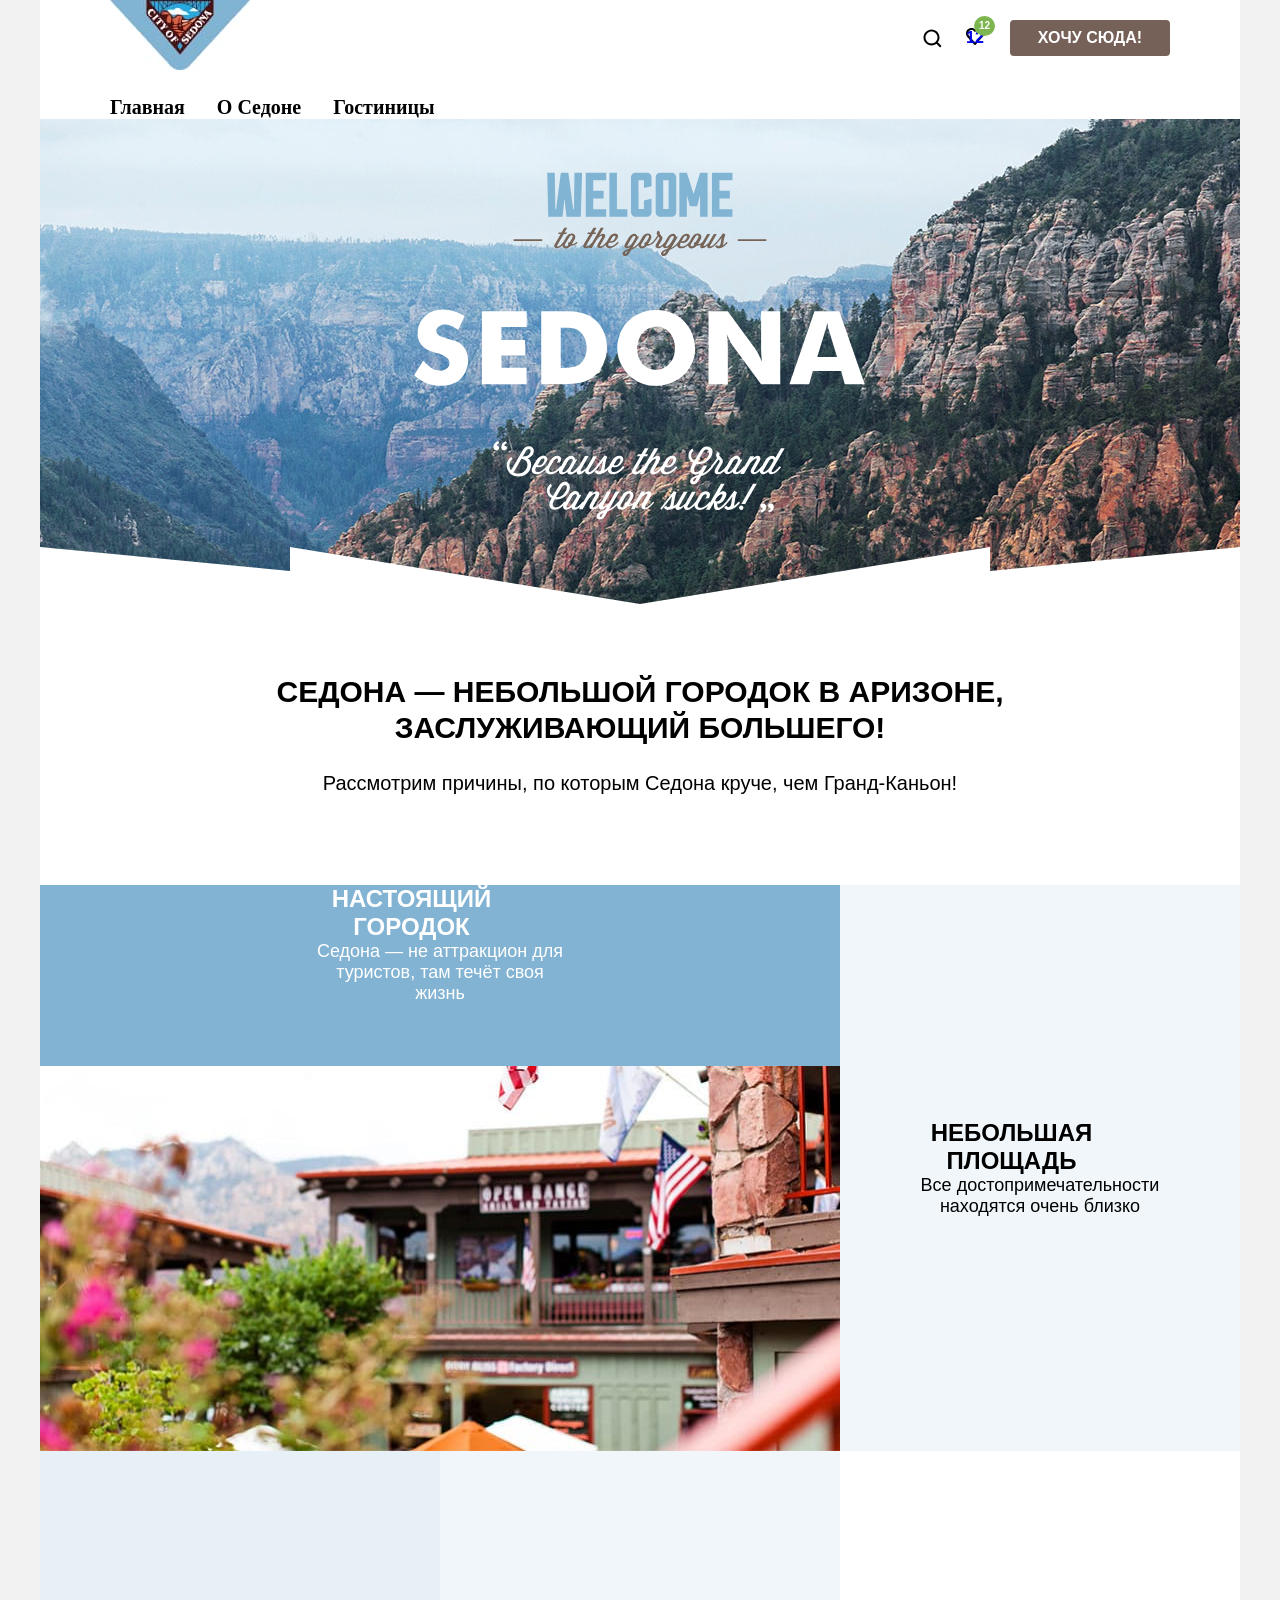
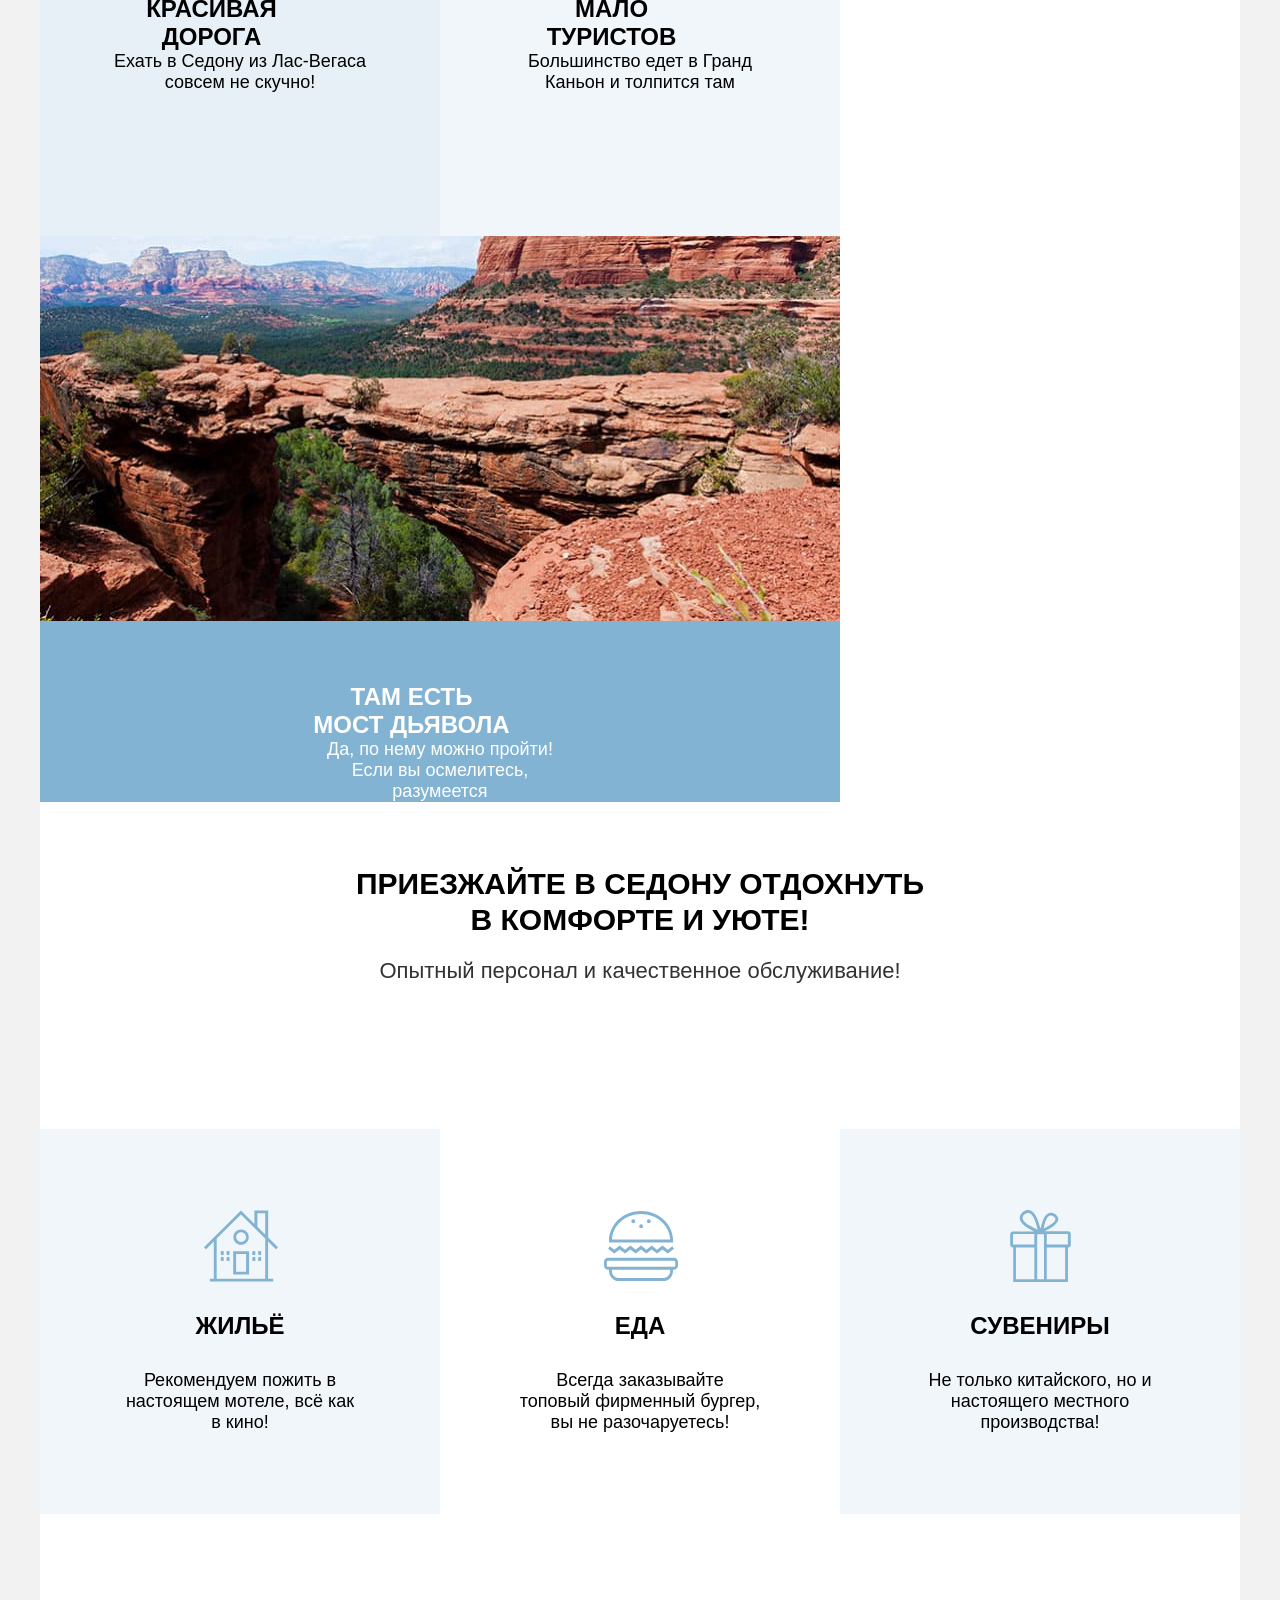
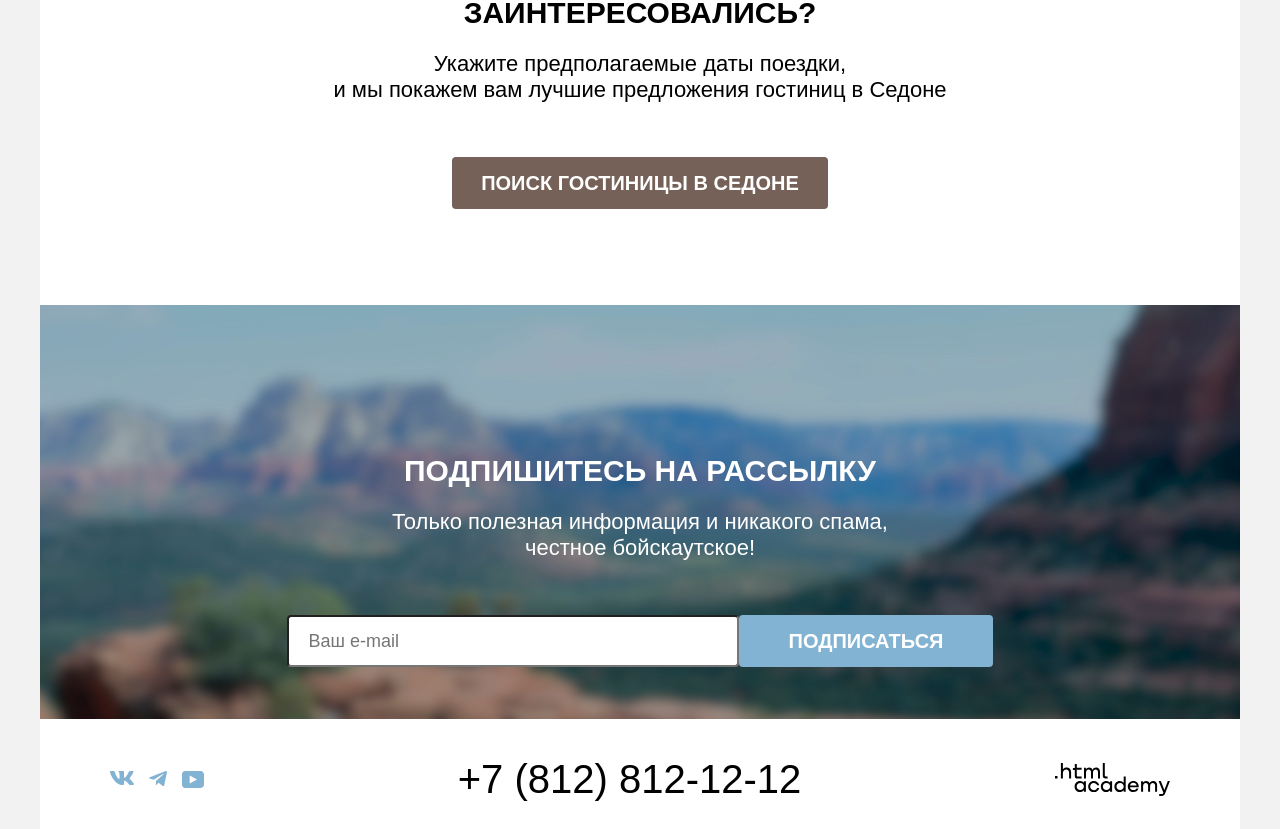
==== commit e90dbbc0: "дзз" ====
--- a/index.html
+++ b/index.html
@@ -9,12 +9,10 @@
     <div class="wrapper">
       <header class="main-header">
         <nav class="navigation">
+          <a href="index.html" class="logo">
+            <img src="images/logo.jpg" alt="Лого" width="140" height="70">
+          </a>
           <ul class="navigation-list">
-            <li class="navigation-item">
-              <a href="index.html" class="logo">
-                  <img src="images/logo.jpg" alt="Лого" width="140" height="70">
-              </a>
-            </li>
             <li class="navigation-item">
               <a class="navigation-link" href="index.html">
                 Главная
@@ -23,14 +21,13 @@
             <li class="navigation-item">
               <a class="navigation-link" href="#">
                 О Седоне
-              </a>
+               </a>
             </li>
             <li class="navigation-item">
               <a class="navigation-link" href="catalog.html">Гостиницы</a>
             </li>
           </ul>
         </nav>
-
         <section class="user-action">
           <ul class="user-list">
             <li class="user-item">
@@ -41,6 +38,7 @@
             <li class="user-item">
               <a class="user-link favorit" href="#">
                 <span class="visually-hidden">Избранные</span>
+                <span>12</span>
               </a>
             </li>
             <li class="user-item">
@@ -67,50 +65,56 @@
 
           <ul class="advantages-list">
             <li class="advantages-item">
-              <h3 class="advantages-item-title">
-                Настоящий городок
-              </h3>
-              <p class="advantages-item-text">
-                Седона — не аттракцион для туристов, там течёт своя жизнь
-              </p>
-            </li>
-            <li class="advantages-item">
+              <div class="advantages-item-column">
+                <h3 class="advantages-item-title">
+                  Настоящий городок
+                </h3>
+                <p class="advantages-item-text">
+                  Седона — не аттракцион для туристов, там течёт своя жизнь
+                </p>
+              </div>
               <img src="images/city.jpg" alt="Настоящий Городок" width="800" height="385">
             </li>
             <li class="advantages-item">
-              <h3 class="advantages-item-title">
+              <div class="advantages-item-column">
+                <h3 class="advantages-item-title">
                 Небольшая площадь
               </h3>
               <p class="advantages-item-text">
                 Все достопримечательности находятся очень близко
               </p>
-            </li>
-            <li class="advantages-item">
-              <h3 class="advantages-item-title">
-                Красивая дорога
-              </h3>
-              <p class="advantages-item-text">
-                Ехать в Седону из Лас-Вегаса совсем не скучно!
-              </p>
-            </li>
-            <li class="advantages-item">
-              <h3 class="advantages-item-title">
-                Мало туристов
-              </h3>
-              <p class="advantages-item-text">
-                  Большинство едет в Гранд Каньон и толпится там
-              </p>
+              </div>
+            </li>
+            <li class="advantages-item">
+              <div class="advantages-item-column">
+                <h3 class="advantages-item-title">
+                  Красивая дорога
+                </h3>
+                <p class="advantages-item-text">
+                  Ехать в Седону из Лас-Вегаса совсем не скучно!
+                </p>
+              </div>
+            </li>
+            <li class="advantages-item">
+              <div class="advantages-item-column">
+                <h3 class="advantages-item-title">
+                  Мало туристов
+                </h3>
+                <p class="advantages-item-text">
+                    Большинство едет в Гранд Каньон и толпится там
+                </p>
+              </div>
             </li>
             <li class="advantages-item">
               <img src="images/canyon.jpg" alt="Каньон" width="800" height="385">
-            </li>
-            <li class="advantages-item">
-              <h3 class="advantages-item-title">
-                Там есть мост дьявола
-              </h3>
-              <p class="advantages-item-text">
-                Да, по нему можно пройти! Если вы осмелитесь, разумеется
-              </p>
+              <div class="advantages-item-column">
+                <h3 class="advantages-item-title">
+                  Там есть мост дьявола
+                </h3>
+                <p class="advantages-item-text">
+                  Да, по нему можно пройти! Если вы осмелитесь, разумеется
+                </p>
+              </div>
             </li>
           </ul>
         </section>
